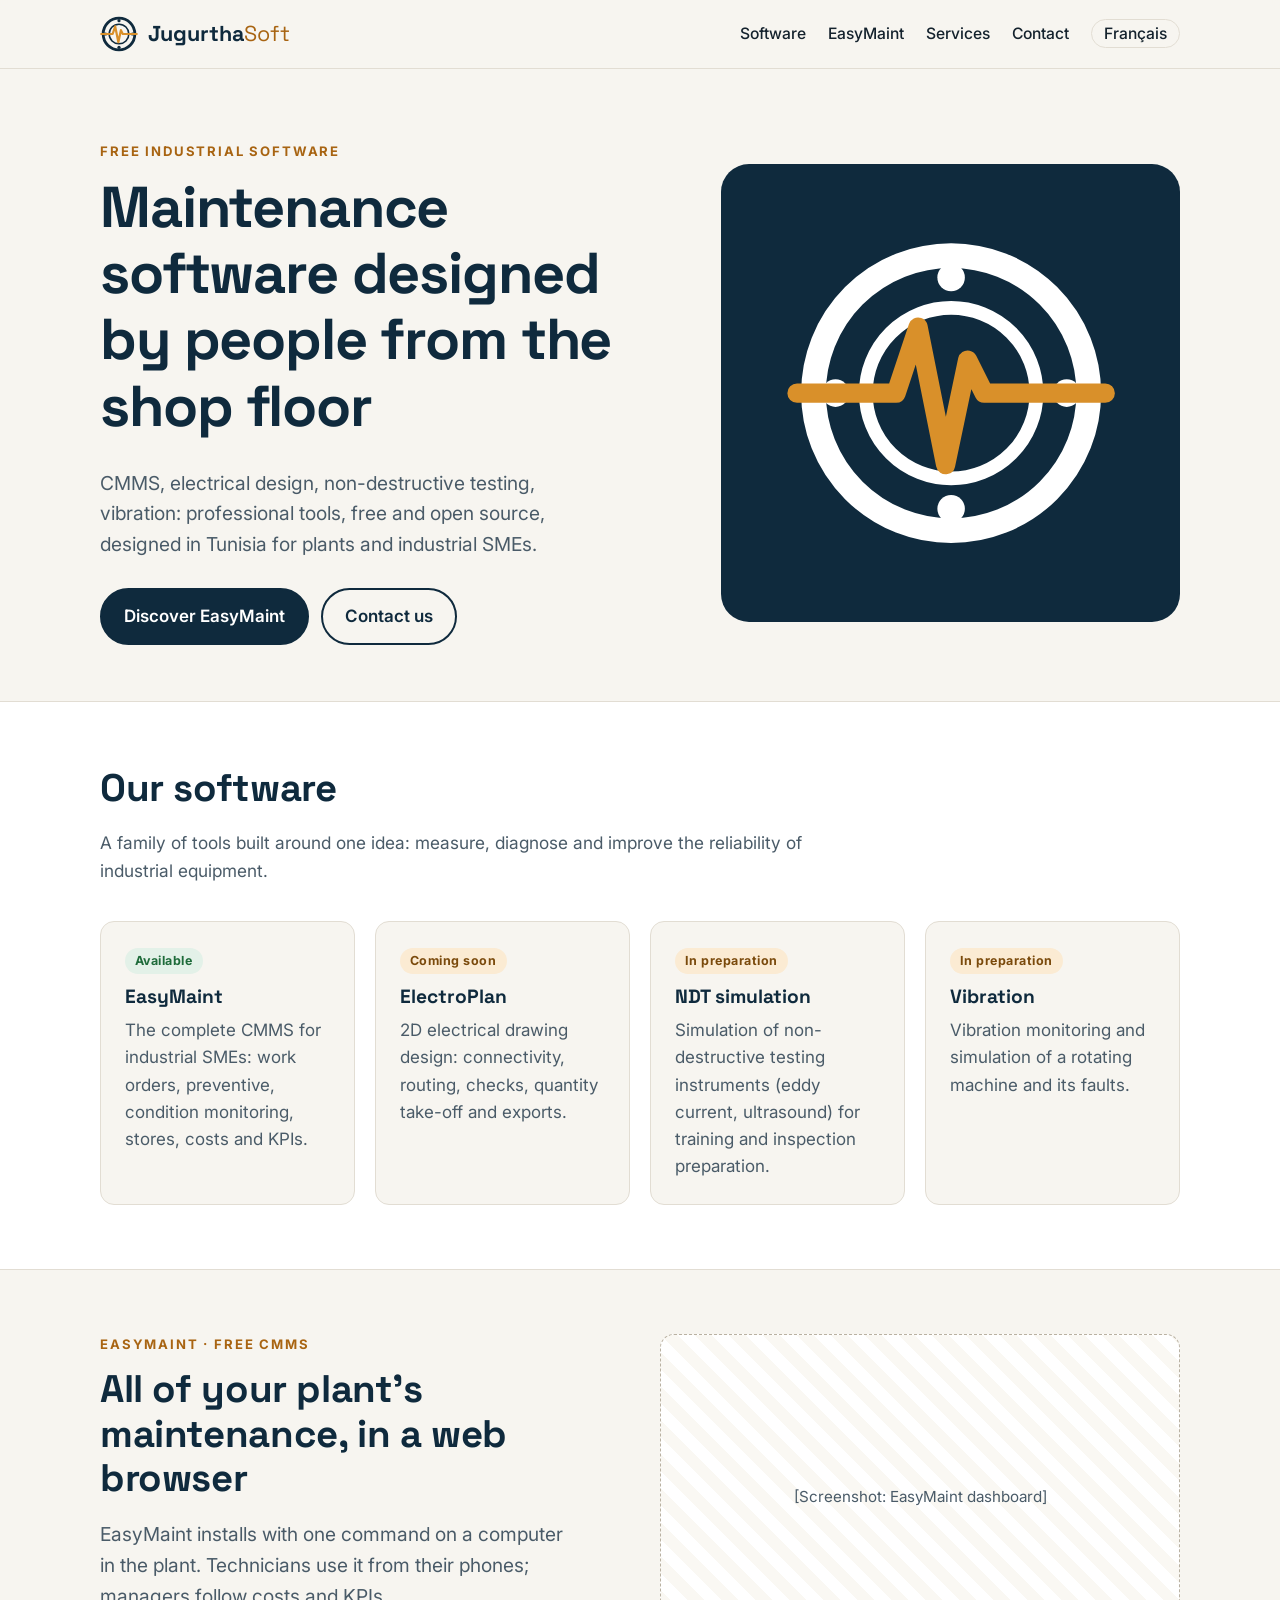
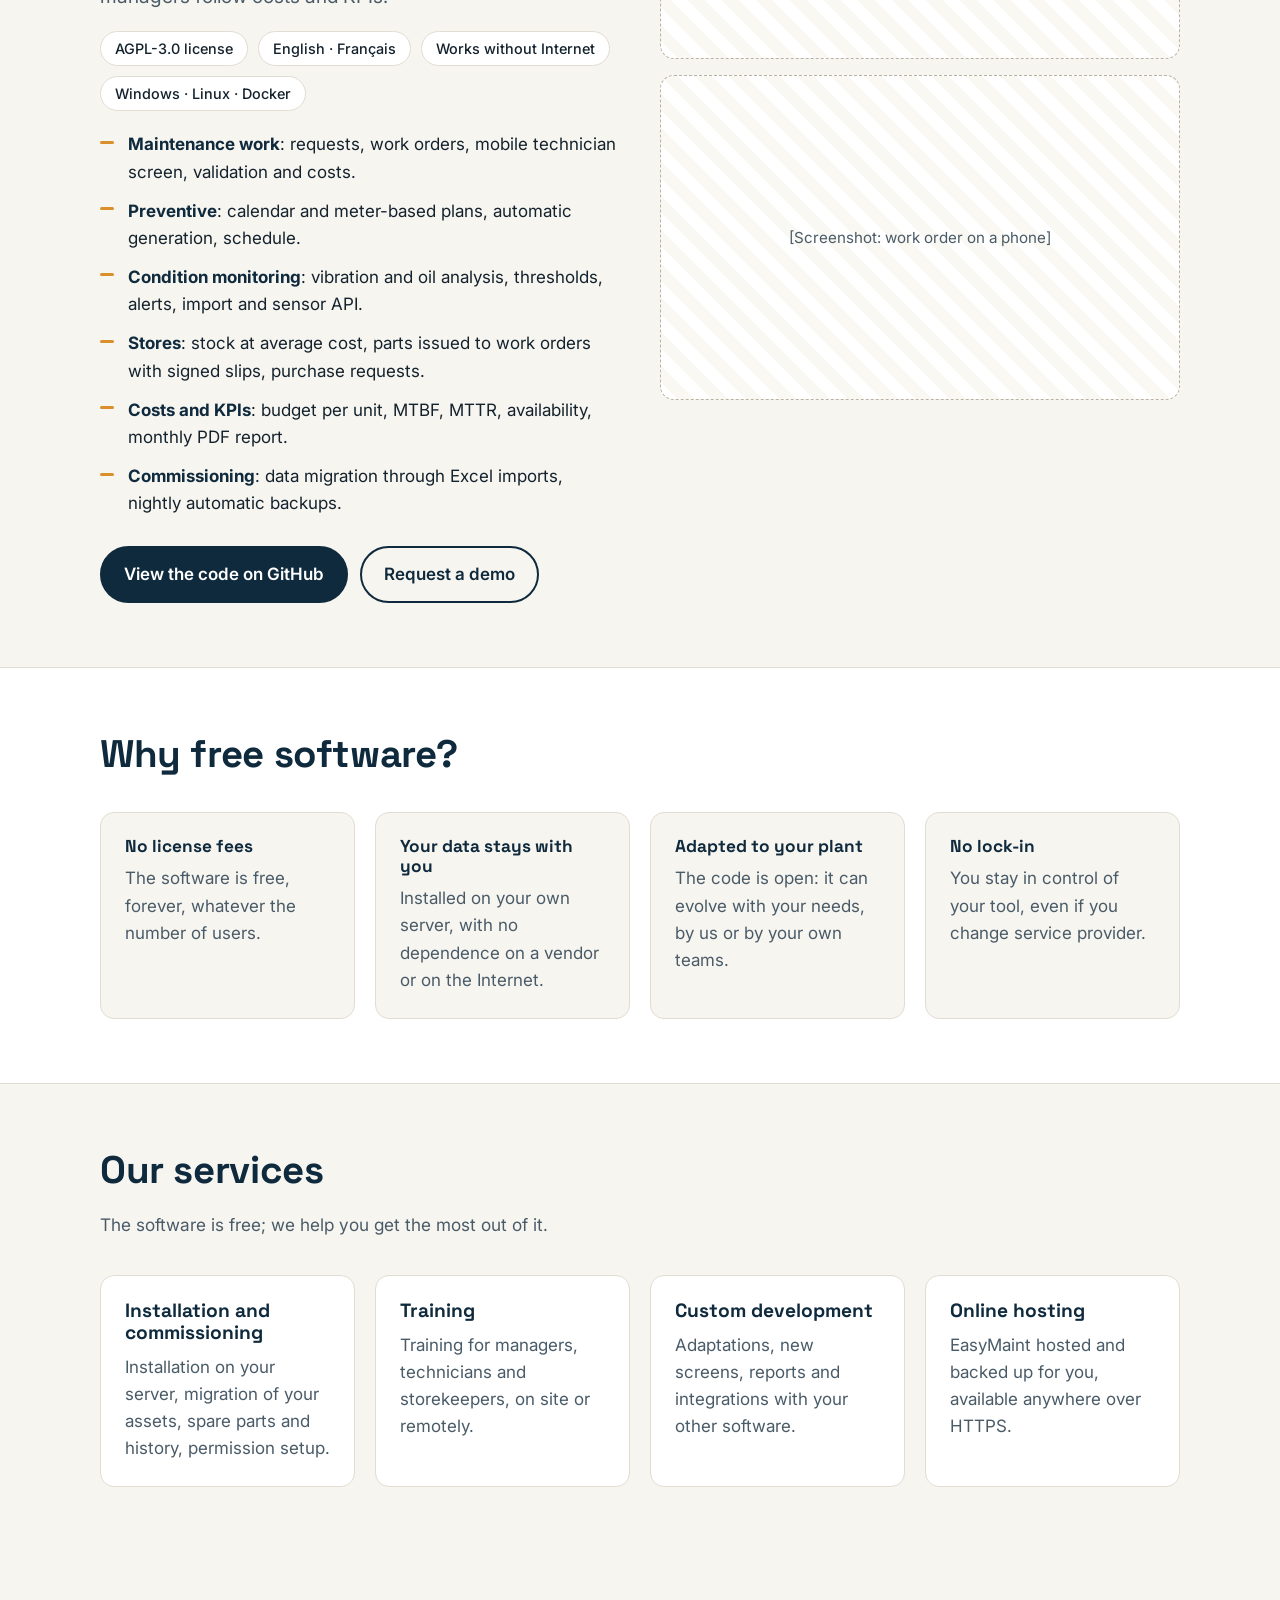
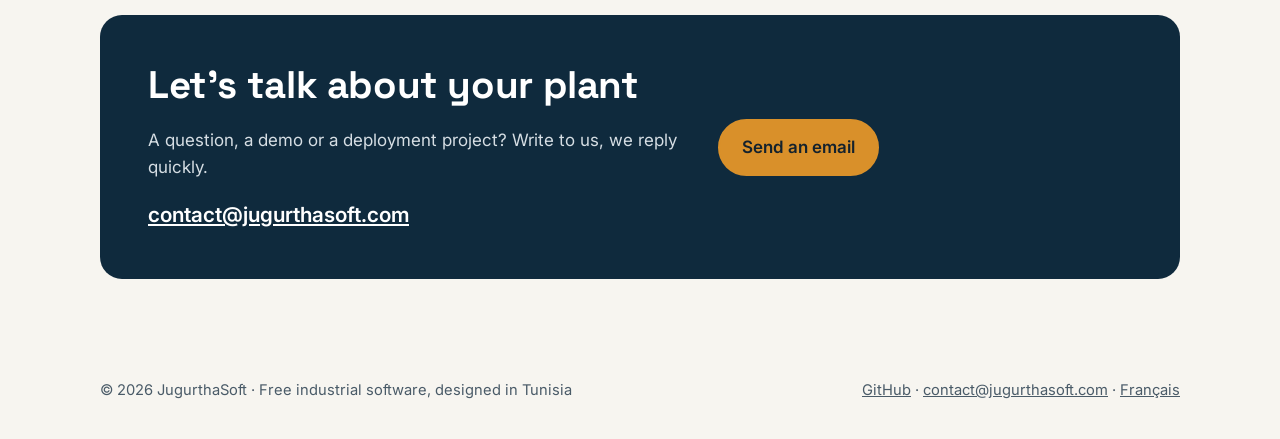
==== en/index.html @ d7e13b1c "Site web JugurthaSoft (FR/EN)" ====
<!doctype html>
<html lang="en">
<head>
<meta charset="utf-8">
<meta name="viewport" content="width=device-width, initial-scale=1">
<title>JugurthaSoft — Free industrial software</title>
<meta name="description" content="JugurthaSoft builds free, open-source industrial software: EasyMaint (CMMS), ElectroPlan, NDT simulation and vibration monitoring. Installation, training and custom development.">
<link rel="icon" href="../assets/favicon.svg" type="image/svg+xml">
<link rel="alternate" hreflang="fr" href="https://jugurthasoft.com/">
<link rel="alternate" hreflang="en" href="https://jugurthasoft.com/en/">
<meta property="og:title" content="JugurthaSoft — Free industrial software">
<meta property="og:description" content="JugurthaSoft builds free, open-source industrial software: EasyMaint (CMMS), ElectroPlan, NDT simulation and vibration monitoring. Installation, training and custom development.">
<meta property="og:url" content="https://jugurthasoft.com/en/">
<meta property="og:type" content="website">
<link rel="preconnect" href="https://fonts.googleapis.com">
<link rel="preconnect" href="https://fonts.gstatic.com" crossorigin>
<link rel="stylesheet" href="https://fonts.googleapis.com/css2?family=Inter:wght@400;500;600;700&family=Space+Grotesk:wght@400;500;700&display=swap">
<link rel="stylesheet" href="../assets/style.css">
</head>
<body>
<a class="skip" href="#main">Skip to content</a>
<header class="top">
  <nav class="wrap nav" aria-label="Main navigation">
    <a class="brand" href="./"><img src="../assets/logo.svg" alt="" width="38" height="38"><span class="name"><b>Jugurtha</b><span>Soft</span></span></a>
    <ul>
      <li class="hide-sm"><a href="#produits">Software</a></li>
      <li class="hide-sm"><a href="#easymaint">EasyMaint</a></li>
      <li class="hide-sm"><a href="#services">Services</a></li>
      <li><a href="#contact">Contact</a></li>
      <li><a class="lang" href="../" hreflang="fr" lang="fr">Français</a></li>
    </ul>
  </nav>
</header>
<main id="main">
  <section class="hero">
    <div class="wrap grid">
      <div>
        <div class="eyebrow">Free industrial software</div>
        <h1>Maintenance software designed by people from the shop floor</h1>
        <p class="lead">CMMS, electrical design, non-destructive testing, vibration: professional tools, free and open source, designed in Tunisia for plants and industrial SMEs.</p>
        <div class="actions">
          <a class="btn primary" href="#easymaint">Discover EasyMaint</a>
          <a class="btn ghost" href="#contact">Contact us</a>
        </div>
      </div>
      <div class="hero-mark"><svg viewBox="0 0 120 120" aria-hidden="true"><circle cx="60" cy="60" r="50" fill="none" stroke="#FFFFFF" stroke-width="9"/><circle cx="60" cy="60" r="31" fill="none" stroke="#FFFFFF" stroke-width="5"/><circle cx="60" cy="18" r="5" fill="#FFFFFF"/><circle cx="102" cy="60" r="5" fill="#FFFFFF"/><circle cx="60" cy="102" r="5" fill="#FFFFFF"/><circle cx="18" cy="60" r="5" fill="#FFFFFF"/><path d="M4 60 H40 L48 36 L58 86 L66 48 L72 60 H116" fill="none" stroke="#D9902A" stroke-width="7" stroke-linecap="round" stroke-linejoin="round"/></svg></div>
    </div>
  </section>

  <section class="alt" id="produits">
    <div class="wrap">
      <div class="section-head"><h2>Our software</h2><p>A family of tools built around one idea: measure, diagnose and improve the reliability of industrial equipment.</p></div>
      <div class="cards">
        <article class="card"><span class="tag ok">Available</span><h3>EasyMaint</h3><p>The complete CMMS for industrial SMEs: work orders, preventive, condition monitoring, stores, costs and KPIs.</p></article>
        <article class="card"><span class="tag soon">Coming soon</span><h3>ElectroPlan</h3><p>2D electrical drawing design: connectivity, routing, checks, quantity take-off and exports.</p></article>
        <article class="card"><span class="tag soon">In preparation</span><h3>NDT simulation</h3><p>Simulation of non-destructive testing instruments (eddy current, ultrasound) for training and inspection preparation.</p></article>
        <article class="card"><span class="tag soon">In preparation</span><h3>Vibration</h3><p>Vibration monitoring and simulation of a rotating machine and its faults.</p></article>
      </div>
    </div>
  </section>

  <section id="easymaint">
    <div class="wrap product">
      <div>
        <div class="eyebrow">EasyMaint · free CMMS</div>
        <h2>All of your plant's maintenance, in a web browser</h2>
        <p class="lead">EasyMaint installs with one command on a computer in the plant. Technicians use it from their phones; managers follow costs and KPIs.</p>
        <div class="facts"><span>AGPL-3.0 license</span><span>English · Français</span><span>Works without Internet</span><span>Windows · Linux · Docker</span></div>
        <ul class="features">
          <li><b>Maintenance work</b>: requests, work orders, mobile technician screen, validation and costs.</li>
          <li><b>Preventive</b>: calendar and meter-based plans, automatic generation, schedule.</li>
          <li><b>Condition monitoring</b>: vibration and oil analysis, thresholds, alerts, import and sensor API.</li>
          <li><b>Stores</b>: stock at average cost, parts issued to work orders with signed slips, purchase requests.</li>
          <li><b>Costs and KPIs</b>: budget per unit, MTBF, MTTR, availability, monthly PDF report.</li>
          <li><b>Commissioning</b>: data migration through Excel imports, nightly automatic backups.</li>
        </ul>
        <div class="actions">
          <a class="btn primary" href="https://github.com/jugurthasoft/easymaint">View the code on GitHub</a>
          <a class="btn ghost" href="#contact">Request a demo</a>
        </div>
      </div>
      <div class="shots">
        <div class="shot" role="img" aria-label="[Screenshot: EasyMaint dashboard]">[Screenshot: EasyMaint dashboard]</div>
        <div class="shot" role="img" aria-label="[Screenshot: work order on a phone]">[Screenshot: work order on a phone]</div>
      </div>
    </div>
  </section>

  <section class="alt" id="pourquoi">
    <div class="wrap">
      <div class="section-head"><h2>Why free software?</h2></div>
      <div class="why">
        <div class="card"><h3>No license fees</h3><p>The software is free, forever, whatever the number of users.</p></div>
        <div class="card"><h3>Your data stays with you</h3><p>Installed on your own server, with no dependence on a vendor or on the Internet.</p></div>
        <div class="card"><h3>Adapted to your plant</h3><p>The code is open: it can evolve with your needs, by us or by your own teams.</p></div>
        <div class="card"><h3>No lock-in</h3><p>You stay in control of your tool, even if you change service provider.</p></div>
      </div>
    </div>
  </section>

  <section id="services">
    <div class="wrap">
      <div class="section-head"><h2>Our services</h2><p>The software is free; we help you get the most out of it.</p></div>
      <div class="cards">
        <article class="card"><h3>Installation and commissioning</h3><p>Installation on your server, migration of your assets, spare parts and history, permission setup.</p></article>
        <article class="card"><h3>Training</h3><p>Training for managers, technicians and storekeepers, on site or remotely.</p></article>
        <article class="card"><h3>Custom development</h3><p>Adaptations, new screens, reports and integrations with your other software.</p></article>
        <article class="card"><h3>Online hosting</h3><p>EasyMaint hosted and backed up for you, available anywhere over HTTPS.</p></article>
      </div>
    </div>
  </section>

  <section id="contact">
    <div class="wrap">
      <div class="contact-box">
        <div>
          <h2>Let's talk about your plant</h2>
          <p>A question, a demo or a deployment project? Write to us, we reply quickly.</p>
          <a class="mail" href="mailto:contact@jugurthasoft.com">contact@jugurthasoft.com</a>
        </div>
        <div class="actions" style="margin-top:0">
          <a class="btn primary" href="mailto:contact@jugurthasoft.com?subject=EasyMaint%20information%20request">Send an email</a>
        </div>
      </div>
    </div>
  </section>
</main>
<footer>
  <div class="wrap row">
    <div>© 2026 JugurthaSoft · Free industrial software, designed in Tunisia</div>
    <div><a href="https://github.com/jugurthasoft">GitHub</a> · <a href="mailto:contact@jugurthasoft.com">contact@jugurthasoft.com</a> · <a href="../" hreflang="fr" lang="fr">Français</a></div>
  </div>
</footer>
</body>
</html>
---- assets/style.css ----
:root{--ink:#0F2A3D;--ink-2:#1C4A69;--accent:#D9902A;--accent-dark:#A86412;--bg:#F7F5F0;--card:#FFFFFF;--text:#14222D;--muted:#4A5B68;--line:#E2DDD3;--radius:14px;--max:1120px}
*{box-sizing:border-box}
html{scroll-behavior:smooth}
body{margin:0;background:var(--bg);color:var(--text);font-family:"Inter",system-ui,-apple-system,"Segoe UI",sans-serif;font-size:17px;line-height:1.6}
h1,h2,h3{font-family:"Space Grotesk","Inter",system-ui,sans-serif;line-height:1.15;color:var(--ink);margin:0 0 .5em}
h1{font-size:clamp(2.1rem,5vw,3.6rem);letter-spacing:-.02em}
h2{font-size:clamp(1.6rem,3.2vw,2.4rem);letter-spacing:-.01em}
h3{font-size:1.2rem}
p{margin:0 0 1em}
a{color:var(--ink-2)}a:hover{color:var(--accent-dark)}
img{max-width:100%;display:block}
.wrap{max-width:var(--max);margin:0 auto;padding:0 20px}
.skip{position:absolute;left:-999px}.skip:focus{left:16px;top:16px;background:#fff;padding:8px 12px;z-index:10}
header.top{position:sticky;top:0;z-index:5;background:rgba(247,245,240,.94);backdrop-filter:blur(6px);border-bottom:1px solid var(--line)}
.nav{display:flex;align-items:center;justify-content:space-between;gap:16px;min-height:68px;flex-wrap:wrap}
.brand{display:flex;align-items:center;gap:10px;text-decoration:none;color:var(--ink);font-family:"Space Grotesk",sans-serif;font-size:1.35rem}
.brand img{width:38px;height:38px}
.brand b{font-weight:700}.brand .name span{color:var(--accent-dark);font-weight:400}
.nav ul{display:flex;gap:22px;list-style:none;margin:0;padding:0;flex-wrap:wrap;align-items:center}
.nav ul a{text-decoration:none;color:var(--text);font-weight:500;font-size:.98rem}
.nav ul a:hover{color:var(--accent-dark)}
.lang{border:1px solid var(--line);border-radius:999px;padding:4px 12px;font-size:.9rem}
.btn{display:inline-flex;align-items:center;gap:8px;padding:13px 22px;border-radius:999px;font-weight:600;text-decoration:none;border:2px solid var(--ink);min-height:48px}
.btn.primary{background:var(--ink);color:#fff}.btn.primary:hover{background:var(--ink-2);border-color:var(--ink-2);color:#fff}
.btn.ghost{color:var(--ink)}.btn.ghost:hover{background:#fff;color:var(--ink)}
.hero{padding:72px 0 56px}
.hero .grid{display:grid;grid-template-columns:1.25fr 1fr;gap:48px;align-items:center}
.eyebrow{text-transform:uppercase;letter-spacing:.14em;font-size:.82rem;color:var(--accent-dark);font-weight:700;margin-bottom:12px}
.lead{font-size:1.2rem;color:var(--muted);max-width:40ch}
.actions{display:flex;gap:12px;flex-wrap:wrap;margin-top:28px}
.hero-mark{background:var(--ink);border-radius:28px;aspect-ratio:1/1;display:flex;align-items:center;justify-content:center;padding:14%}
.hero-mark svg{width:100%;height:auto}
section{padding:64px 0}
section.alt{background:#fff;border-top:1px solid var(--line);border-bottom:1px solid var(--line)}
.section-head{max-width:720px;margin-bottom:36px}
.section-head p{color:var(--muted);font-size:1.08rem}
.cards{display:grid;grid-template-columns:repeat(auto-fit,minmax(240px,1fr));gap:20px}
.card{background:var(--card);border:1px solid var(--line);border-radius:var(--radius);padding:24px}
section.alt .card{background:var(--bg)}
.card p{color:var(--muted);margin:0}
.tag{display:inline-block;font-size:.78rem;font-weight:700;letter-spacing:.04em;padding:3px 10px;border-radius:999px;margin-bottom:12px}
.tag.ok{background:#E3F1E8;color:#1E6B3A}.tag.soon{background:#FBEBD3;color:#7A4A0C}
.product{display:grid;grid-template-columns:1fr 1fr;gap:40px;align-items:start}
.features{list-style:none;padding:0;margin:0;display:grid;gap:12px}
.features li{padding-left:28px;position:relative}
.features li::before{content:"";position:absolute;left:0;top:.55em;width:14px;height:3px;background:var(--accent);border-radius:2px}
.features b{color:var(--ink)}
.shot{border:1px dashed #B9B1A2;border-radius:var(--radius);aspect-ratio:16/10;display:flex;align-items:center;justify-content:center;text-align:center;color:var(--muted);padding:20px;background:repeating-linear-gradient(45deg,#fff,#fff 12px,#FAF8F3 12px,#FAF8F3 24px);font-size:.95rem}
.shots{display:grid;gap:16px}
.facts{display:flex;gap:10px;flex-wrap:wrap;margin:20px 0}
.facts span{border:1px solid var(--line);background:#fff;border-radius:999px;padding:5px 14px;font-size:.9rem;font-weight:500}
.why{display:grid;grid-template-columns:repeat(auto-fit,minmax(220px,1fr));gap:20px}
.why h3{font-size:1.08rem}
.contact-box{background:var(--ink);color:#fff;border-radius:22px;padding:48px;display:grid;grid-template-columns:1.3fr 1fr;gap:32px;align-items:center}
.contact-box h2{color:#fff}.contact-box p{color:#D6DEE4}
.contact-box a.mail{color:#fff;font-size:1.3rem;font-weight:600}
.contact-box .btn.primary{background:var(--accent);border-color:var(--accent);color:#14222D}
.contact-box .btn.primary:hover{background:#E9A443;border-color:#E9A443}
footer{padding:36px 0;color:var(--muted);font-size:.92rem}
footer .row{display:flex;justify-content:space-between;gap:16px;flex-wrap:wrap}
footer a{color:var(--muted)}
.placeholder{background:#FFF4D6;border-radius:4px;padding:0 4px}
@media (max-width:860px){.hero .grid,.product,.contact-box{grid-template-columns:1fr}.hero-mark{max-width:260px}.contact-box{padding:32px 24px}.nav ul{gap:14px}}
@media (max-width:560px){body{font-size:16px}.nav ul li.hide-sm{display:none}.hero{padding:44px 0 36px}section{padding:48px 0}}
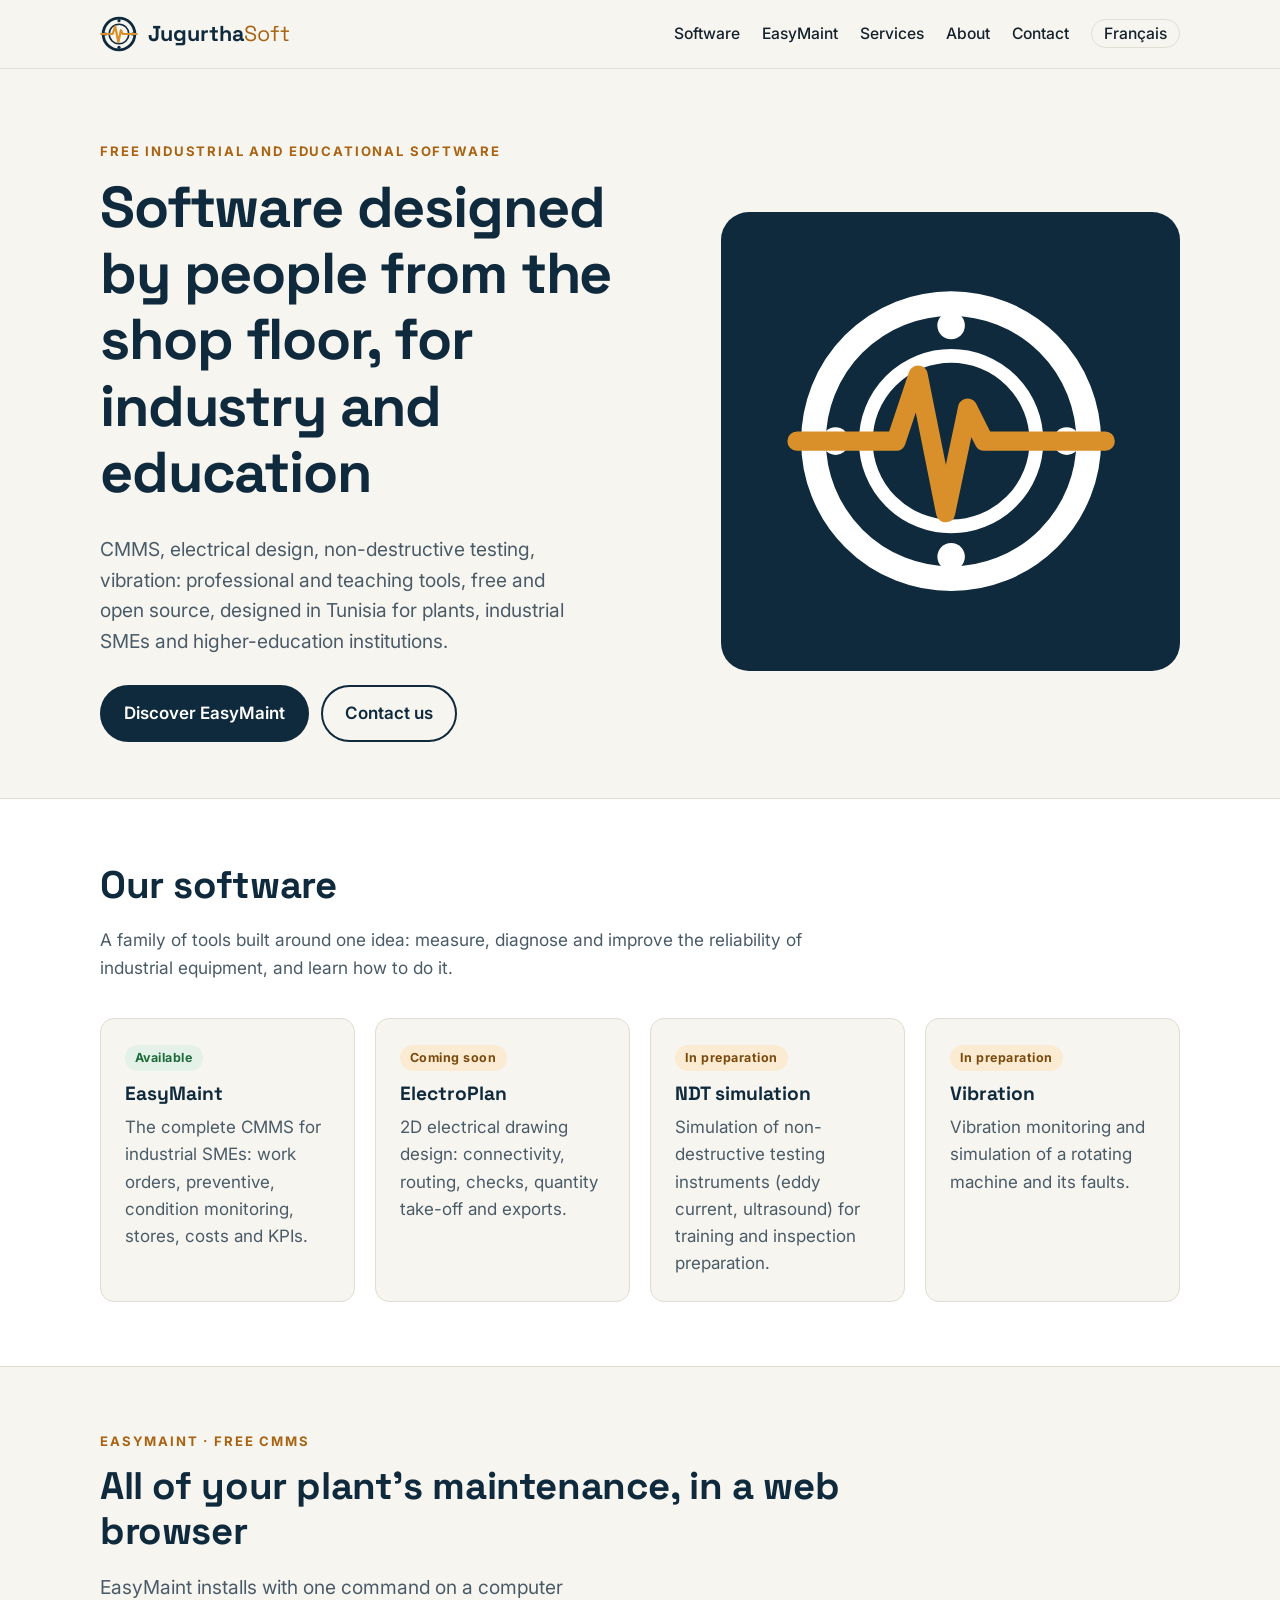
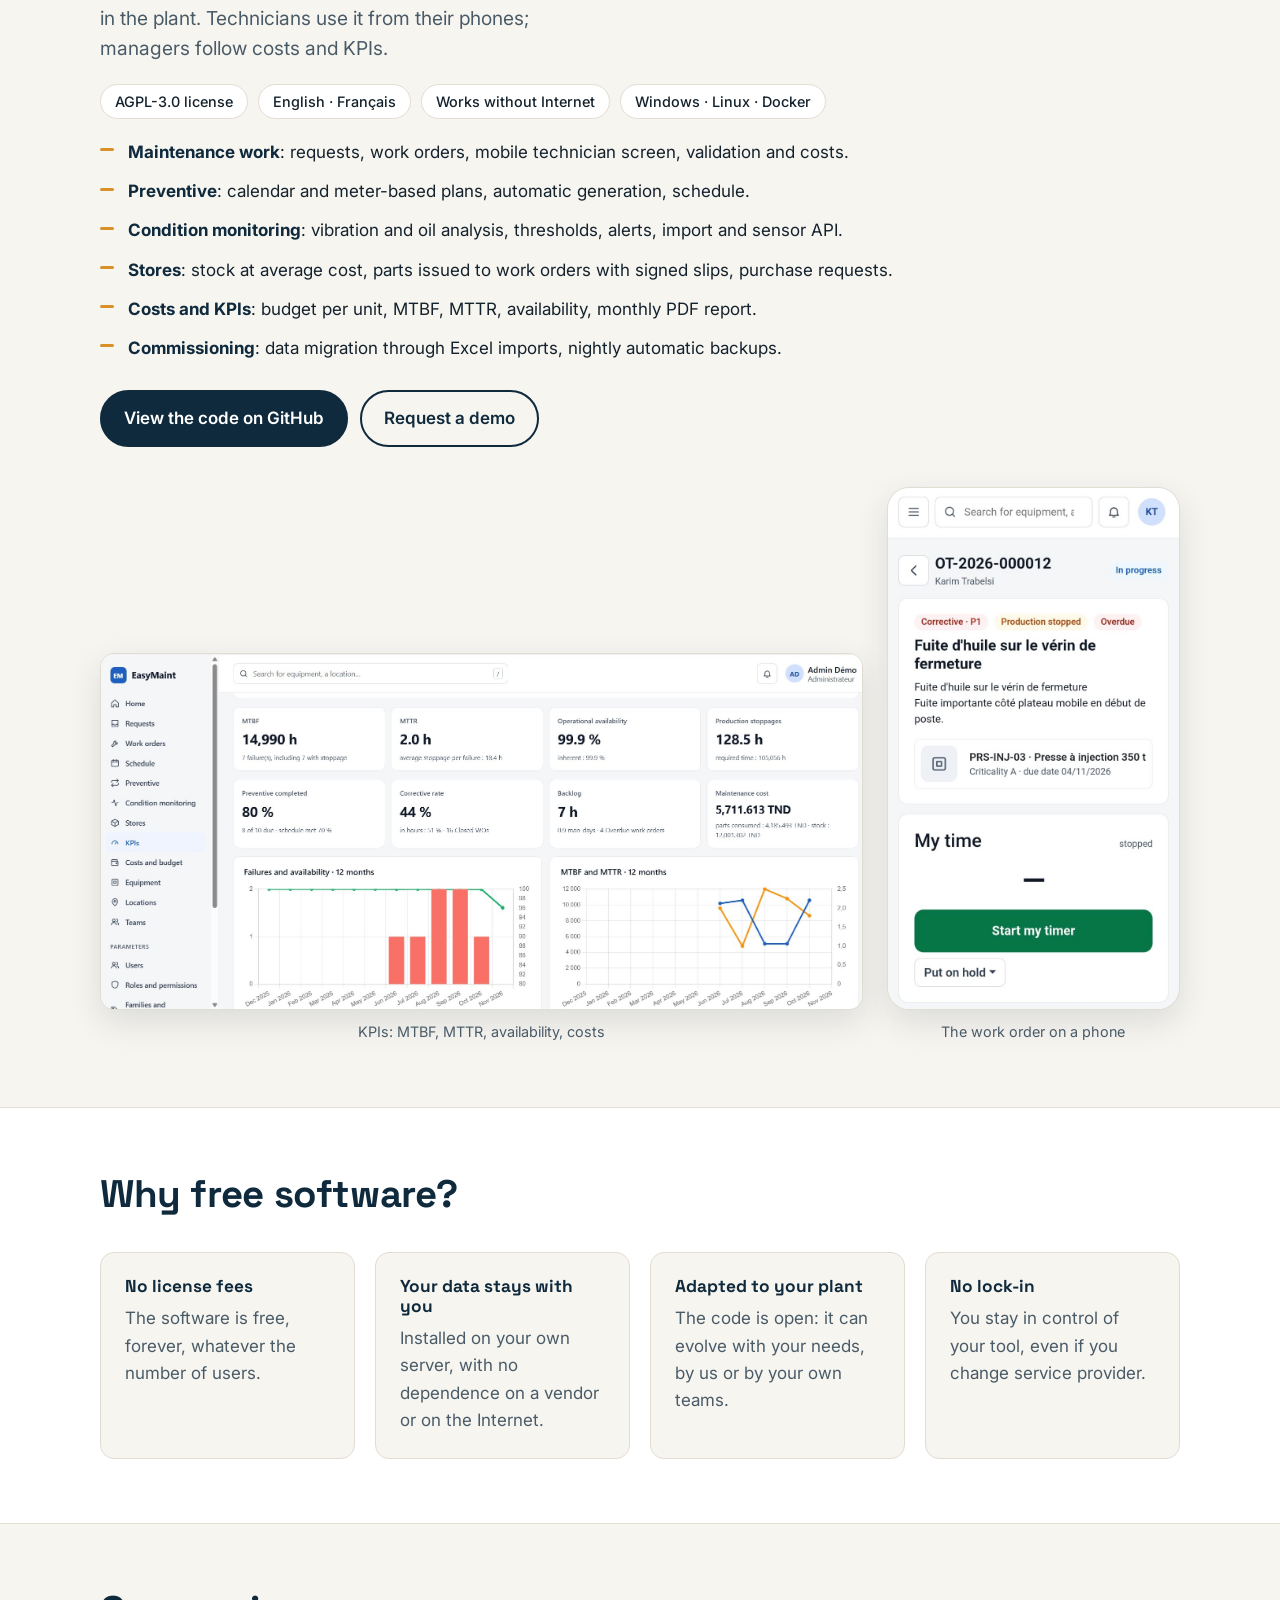
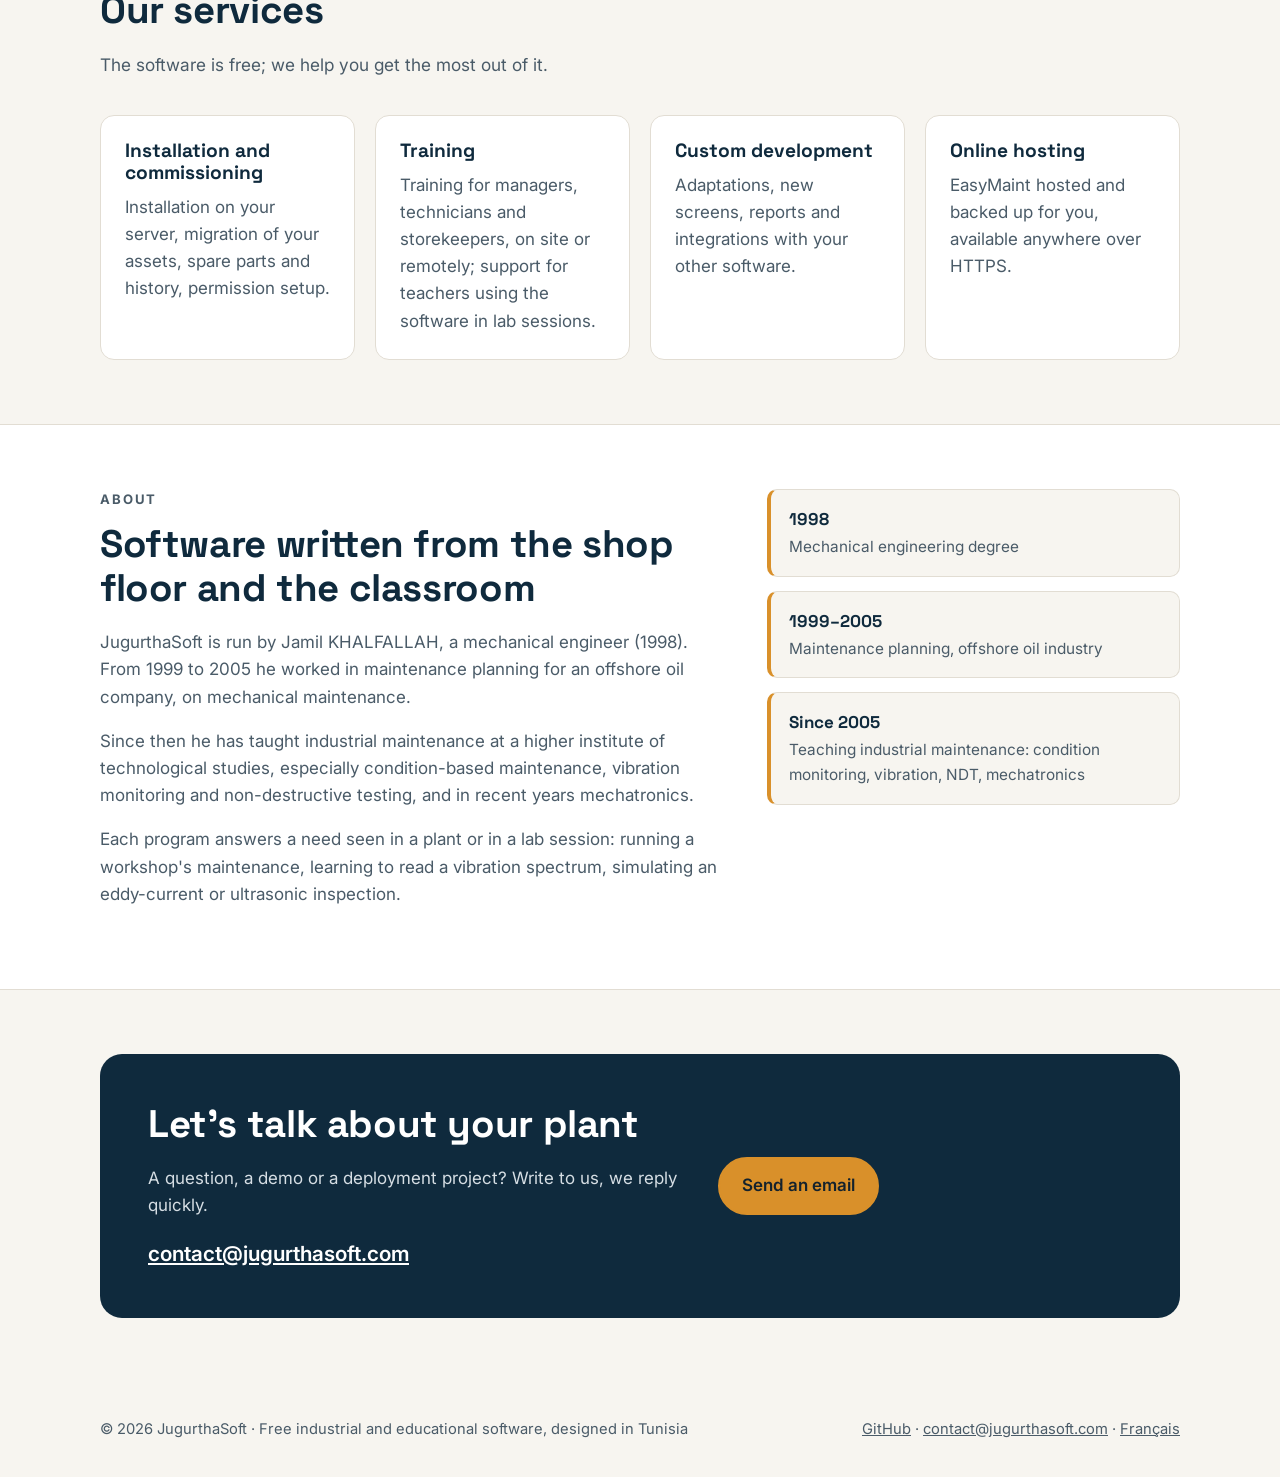
==== commit 242de7ec: "Captures et section À propos" ====
--- a/en/index.html
+++ b/en/index.html
@@ -3,13 +3,13 @@
 <head>
 <meta charset="utf-8">
 <meta name="viewport" content="width=device-width, initial-scale=1">
-<title>JugurthaSoft — Free industrial software</title>
-<meta name="description" content="JugurthaSoft builds free, open-source industrial software: EasyMaint (CMMS), ElectroPlan, NDT simulation and vibration monitoring. Installation, training and custom development.">
+<title>JugurthaSoft — Free industrial and educational software</title>
+<meta name="description" content="JugurthaSoft builds free, open-source industrial and educational software for plants and higher education: EasyMaint (CMMS), ElectroPlan, NDT simulation and vibration. Installation, training and custom development.">
 <link rel="icon" href="../assets/favicon.svg" type="image/svg+xml">
 <link rel="alternate" hreflang="fr" href="https://jugurthasoft.com/">
 <link rel="alternate" hreflang="en" href="https://jugurthasoft.com/en/">
-<meta property="og:title" content="JugurthaSoft — Free industrial software">
-<meta property="og:description" content="JugurthaSoft builds free, open-source industrial software: EasyMaint (CMMS), ElectroPlan, NDT simulation and vibration monitoring. Installation, training and custom development.">
+<meta property="og:title" content="JugurthaSoft — Free industrial and educational software">
+<meta property="og:description" content="JugurthaSoft builds free, open-source industrial and educational software for plants and higher education: EasyMaint (CMMS), ElectroPlan, NDT simulation and vibration. Installation, training and custom development.">
 <meta property="og:url" content="https://jugurthasoft.com/en/">
 <meta property="og:type" content="website">
 <link rel="preconnect" href="https://fonts.googleapis.com">
@@ -26,6 +26,7 @@
       <li class="hide-sm"><a href="#produits">Software</a></li>
       <li class="hide-sm"><a href="#easymaint">EasyMaint</a></li>
       <li class="hide-sm"><a href="#services">Services</a></li>
+      <li class="hide-sm"><a href="#about">About</a></li>
       <li><a href="#contact">Contact</a></li>
       <li><a class="lang" href="../" hreflang="fr" lang="fr">Français</a></li>
     </ul>
@@ -35,9 +36,9 @@
   <section class="hero">
     <div class="wrap grid">
       <div>
-        <div class="eyebrow">Free industrial software</div>
-        <h1>Maintenance software designed by people from the shop floor</h1>
-        <p class="lead">CMMS, electrical design, non-destructive testing, vibration: professional tools, free and open source, designed in Tunisia for plants and industrial SMEs.</p>
+        <div class="eyebrow">Free industrial and educational software</div>
+        <h1>Software designed by people from the shop floor, for industry and education</h1>
+        <p class="lead">CMMS, electrical design, non-destructive testing, vibration: professional and teaching tools, free and open source, designed in Tunisia for plants, industrial SMEs and higher-education institutions.</p>
         <div class="actions">
           <a class="btn primary" href="#easymaint">Discover EasyMaint</a>
           <a class="btn ghost" href="#contact">Contact us</a>
@@ -49,7 +50,7 @@
 
   <section class="alt" id="produits">
     <div class="wrap">
-      <div class="section-head"><h2>Our software</h2><p>A family of tools built around one idea: measure, diagnose and improve the reliability of industrial equipment.</p></div>
+      <div class="section-head"><h2>Our software</h2><p>A family of tools built around one idea: measure, diagnose and improve the reliability of industrial equipment, and learn how to do it.</p></div>
       <div class="cards">
         <article class="card"><span class="tag ok">Available</span><h3>EasyMaint</h3><p>The complete CMMS for industrial SMEs: work orders, preventive, condition monitoring, stores, costs and KPIs.</p></article>
         <article class="card"><span class="tag soon">Coming soon</span><h3>ElectroPlan</h3><p>2D electrical drawing design: connectivity, routing, checks, quantity take-off and exports.</p></article>
@@ -80,8 +81,8 @@
         </div>
       </div>
       <div class="shots">
-        <div class="shot" role="img" aria-label="[Screenshot: EasyMaint dashboard]">[Screenshot: EasyMaint dashboard]</div>
-        <div class="shot" role="img" aria-label="[Screenshot: work order on a phone]">[Screenshot: work order on a phone]</div>
+        <figure><img src="../assets/easymaint-kpi.jpg" alt="Maintenance KPIs in EasyMaint: MTBF, MTTR, availability, costs and 12-month charts" width="1869" height="871" loading="lazy"><figcaption>KPIs: MTBF, MTTR, availability, costs</figcaption></figure>
+        <figure class="phone"><img src="../assets/easymaint-mobile.jpg" alt="Technician work order screen on a phone in EasyMaint" width="738" height="1318" loading="lazy"><figcaption>The work order on a phone</figcaption></figure>
       </div>
     </div>
   </section>
@@ -103,10 +104,27 @@
       <div class="section-head"><h2>Our services</h2><p>The software is free; we help you get the most out of it.</p></div>
       <div class="cards">
         <article class="card"><h3>Installation and commissioning</h3><p>Installation on your server, migration of your assets, spare parts and history, permission setup.</p></article>
-        <article class="card"><h3>Training</h3><p>Training for managers, technicians and storekeepers, on site or remotely.</p></article>
+        <article class="card"><h3>Training</h3><p>Training for managers, technicians and storekeepers, on site or remotely; support for teachers using the software in lab sessions.</p></article>
         <article class="card"><h3>Custom development</h3><p>Adaptations, new screens, reports and integrations with your other software.</p></article>
         <article class="card"><h3>Online hosting</h3><p>EasyMaint hosted and backed up for you, available anywhere over HTTPS.</p></article>
       </div>
+    </div>
+  </section>
+
+  <section id="about" class="alt">
+    <div class="wrap about">
+      <div>
+        <p class="eyebrow">About</p>
+        <h2>Software written from the shop floor and the classroom</h2>
+        <p>JugurthaSoft is run by Jamil KHALFALLAH, a mechanical engineer (1998). From 1999 to 2005 he worked in maintenance planning for an offshore oil company, on mechanical maintenance.</p>
+        <p>Since then he has taught industrial maintenance at a higher institute of technological studies, especially condition-based maintenance, vibration monitoring and non-destructive testing, and in recent years mechatronics.</p>
+        <p>Each program answers a need seen in a plant or in a lab session: running a workshop's maintenance, learning to read a vibration spectrum, simulating an eddy-current or ultrasonic inspection.</p>
+      </div>
+      <ul class="timeline">
+        <li><strong>1998</strong><span>Mechanical engineering degree</span></li>
+        <li><strong>1999–2005</strong><span>Maintenance planning, offshore oil industry</span></li>
+        <li><strong>Since 2005</strong><span>Teaching industrial maintenance: condition monitoring, vibration, NDT, mechatronics</span></li>
+      </ul>
     </div>
   </section>
 
@@ -127,7 +145,7 @@
 </main>
 <footer>
   <div class="wrap row">
-    <div>© 2026 JugurthaSoft · Free industrial software, designed in Tunisia</div>
+    <div>© 2026 JugurthaSoft · Free industrial and educational software, designed in Tunisia</div>
     <div><a href="https://github.com/jugurthasoft">GitHub</a> · <a href="mailto:contact@jugurthasoft.com">contact@jugurthasoft.com</a> · <a href="../" hreflang="fr" lang="fr">Français</a></div>
   </div>
 </footer>
--- a/assets/style.css
+++ b/assets/style.css
@@ -40,13 +40,18 @@
 .card p{color:var(--muted);margin:0}
 .tag{display:inline-block;font-size:.78rem;font-weight:700;letter-spacing:.04em;padding:3px 10px;border-radius:999px;margin-bottom:12px}
 .tag.ok{background:#E3F1E8;color:#1E6B3A}.tag.soon{background:#FBEBD3;color:#7A4A0C}
-.product{display:grid;grid-template-columns:1fr 1fr;gap:40px;align-items:start}
+.product{display:grid;grid-template-columns:1fr;gap:40px}
+.product > div:first-child{max-width:820px}
 .features{list-style:none;padding:0;margin:0;display:grid;gap:12px}
 .features li{padding-left:28px;position:relative}
 .features li::before{content:"";position:absolute;left:0;top:.55em;width:14px;height:3px;background:var(--accent);border-radius:2px}
 .features b{color:var(--ink)}
 .shot{border:1px dashed #B9B1A2;border-radius:var(--radius);aspect-ratio:16/10;display:flex;align-items:center;justify-content:center;text-align:center;color:var(--muted);padding:20px;background:repeating-linear-gradient(45deg,#fff,#fff 12px,#FAF8F3 12px,#FAF8F3 24px);font-size:.95rem}
-.shots{display:grid;gap:16px}
+.shots{display:grid;grid-template-columns:minmax(0,2.6fr) minmax(0,1fr);gap:24px;align-items:end}
+.shots figure{margin:0}
+.shots img{width:100%;height:auto;border-radius:var(--radius);border:1px solid var(--line);box-shadow:0 12px 32px rgba(15,42,61,.12);background:#fff}
+.shots .phone img{border-radius:22px}
+.shots figcaption{font-size:.9rem;color:var(--muted);margin-top:10px;text-align:center}
 .facts{display:flex;gap:10px;flex-wrap:wrap;margin:20px 0}
 .facts span{border:1px solid var(--line);background:#fff;border-radius:999px;padding:5px 14px;font-size:.9rem;font-weight:500}
 .why{display:grid;grid-template-columns:repeat(auto-fit,minmax(220px,1fr));gap:20px}
@@ -60,5 +65,12 @@
 footer .row{display:flex;justify-content:space-between;gap:16px;flex-wrap:wrap}
 footer a{color:var(--muted)}
 .placeholder{background:#FFF4D6;border-radius:4px;padding:0 4px}
-@media (max-width:860px){.hero .grid,.product,.contact-box{grid-template-columns:1fr}.hero-mark{max-width:260px}.contact-box{padding:32px 24px}.nav ul{gap:14px}}
+@media (max-width:860px){.shots{grid-template-columns:1fr}.shots .phone{max-width:300px;margin:0 auto}.hero .grid,.product,.contact-box{grid-template-columns:1fr}.hero-mark{max-width:260px}.contact-box{padding:32px 24px}.nav ul{gap:14px}}
+.about{display:grid;grid-template-columns:minmax(0,1.5fr) minmax(0,1fr);gap:48px;align-items:start}
+.about p{color:var(--muted);max-width:640px}
+.timeline{list-style:none;margin:0;padding:0;display:grid;gap:14px}
+.timeline li{display:grid;gap:2px;padding:16px 18px;border:1px solid var(--line);border-left:4px solid #D9902A;border-radius:10px;background:var(--bg)}
+.timeline strong{font-family:"Space Grotesk",system-ui,sans-serif;color:var(--ink)}
+.timeline span{color:var(--muted);font-size:.96rem}
+@media (max-width:860px){.about{grid-template-columns:1fr;gap:28px}}
 @media (max-width:560px){body{font-size:16px}.nav ul li.hide-sm{display:none}.hero{padding:44px 0 36px}section{padding:48px 0}}
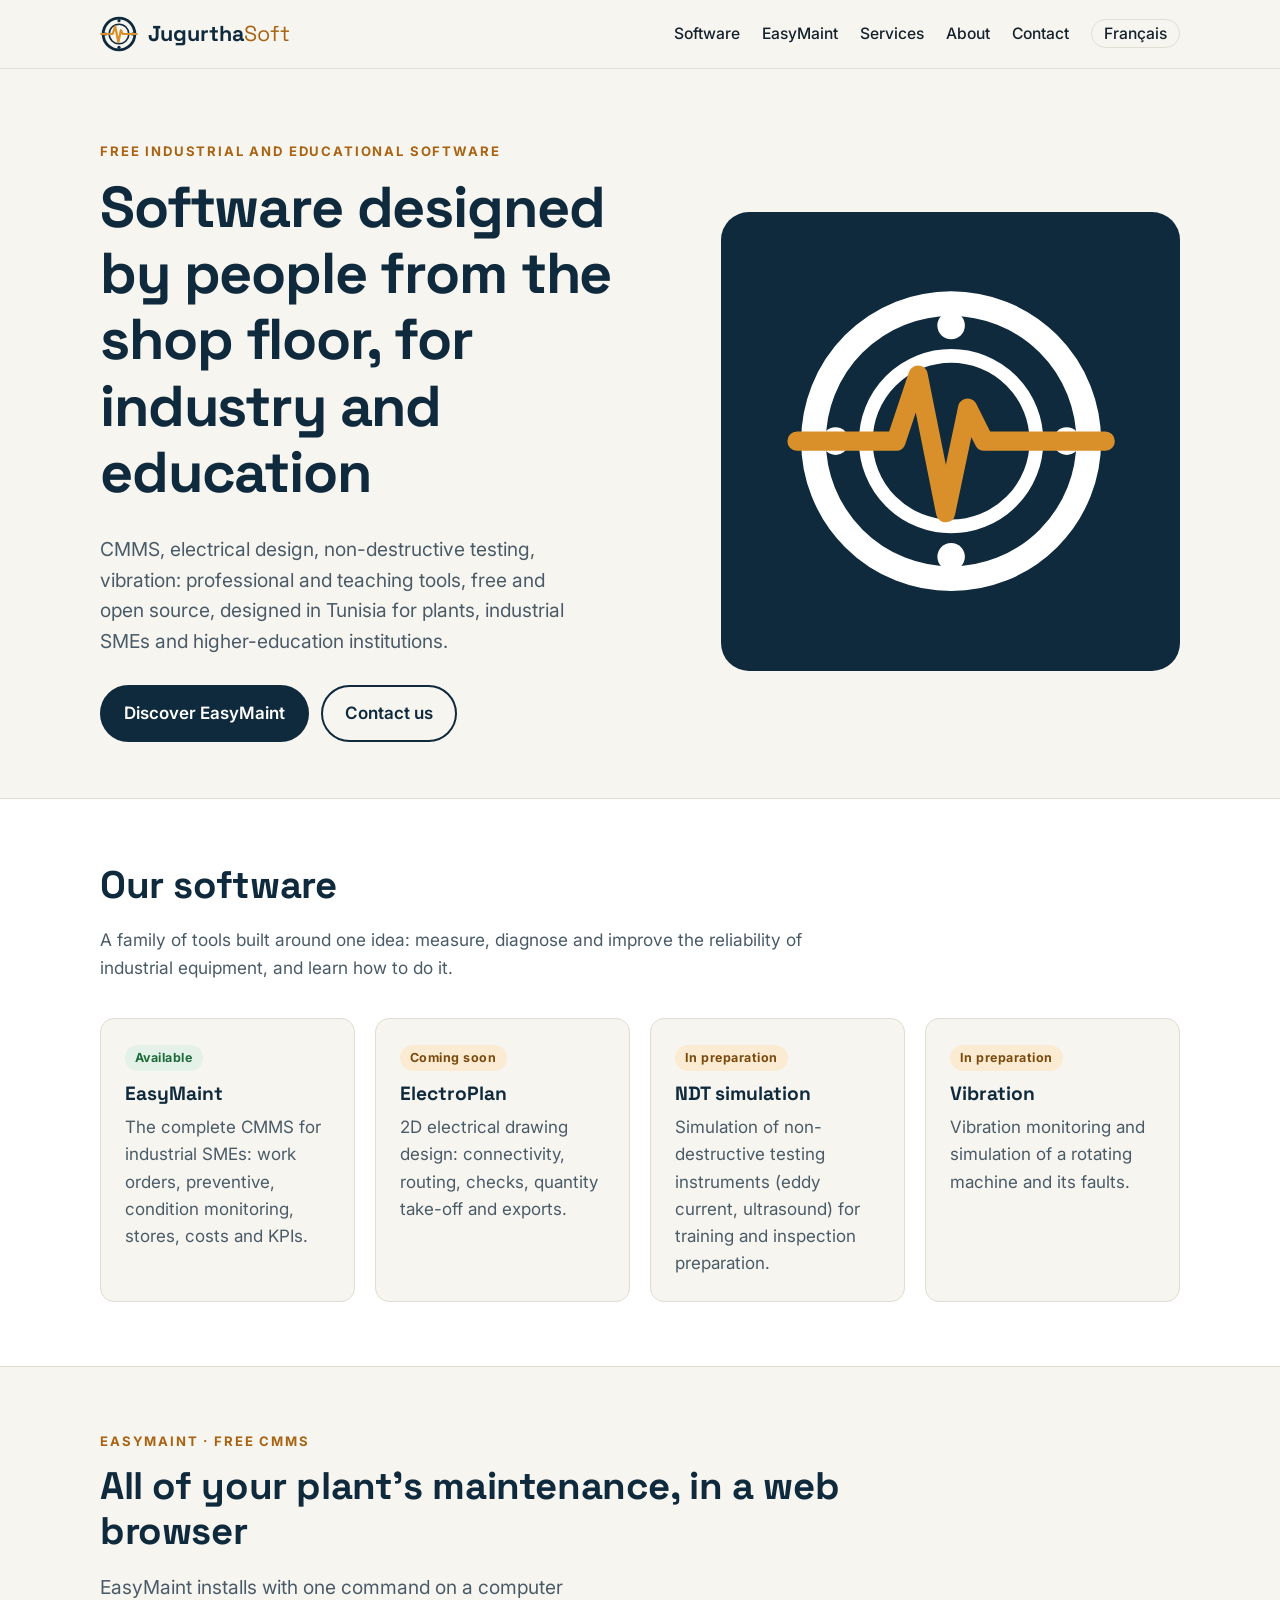
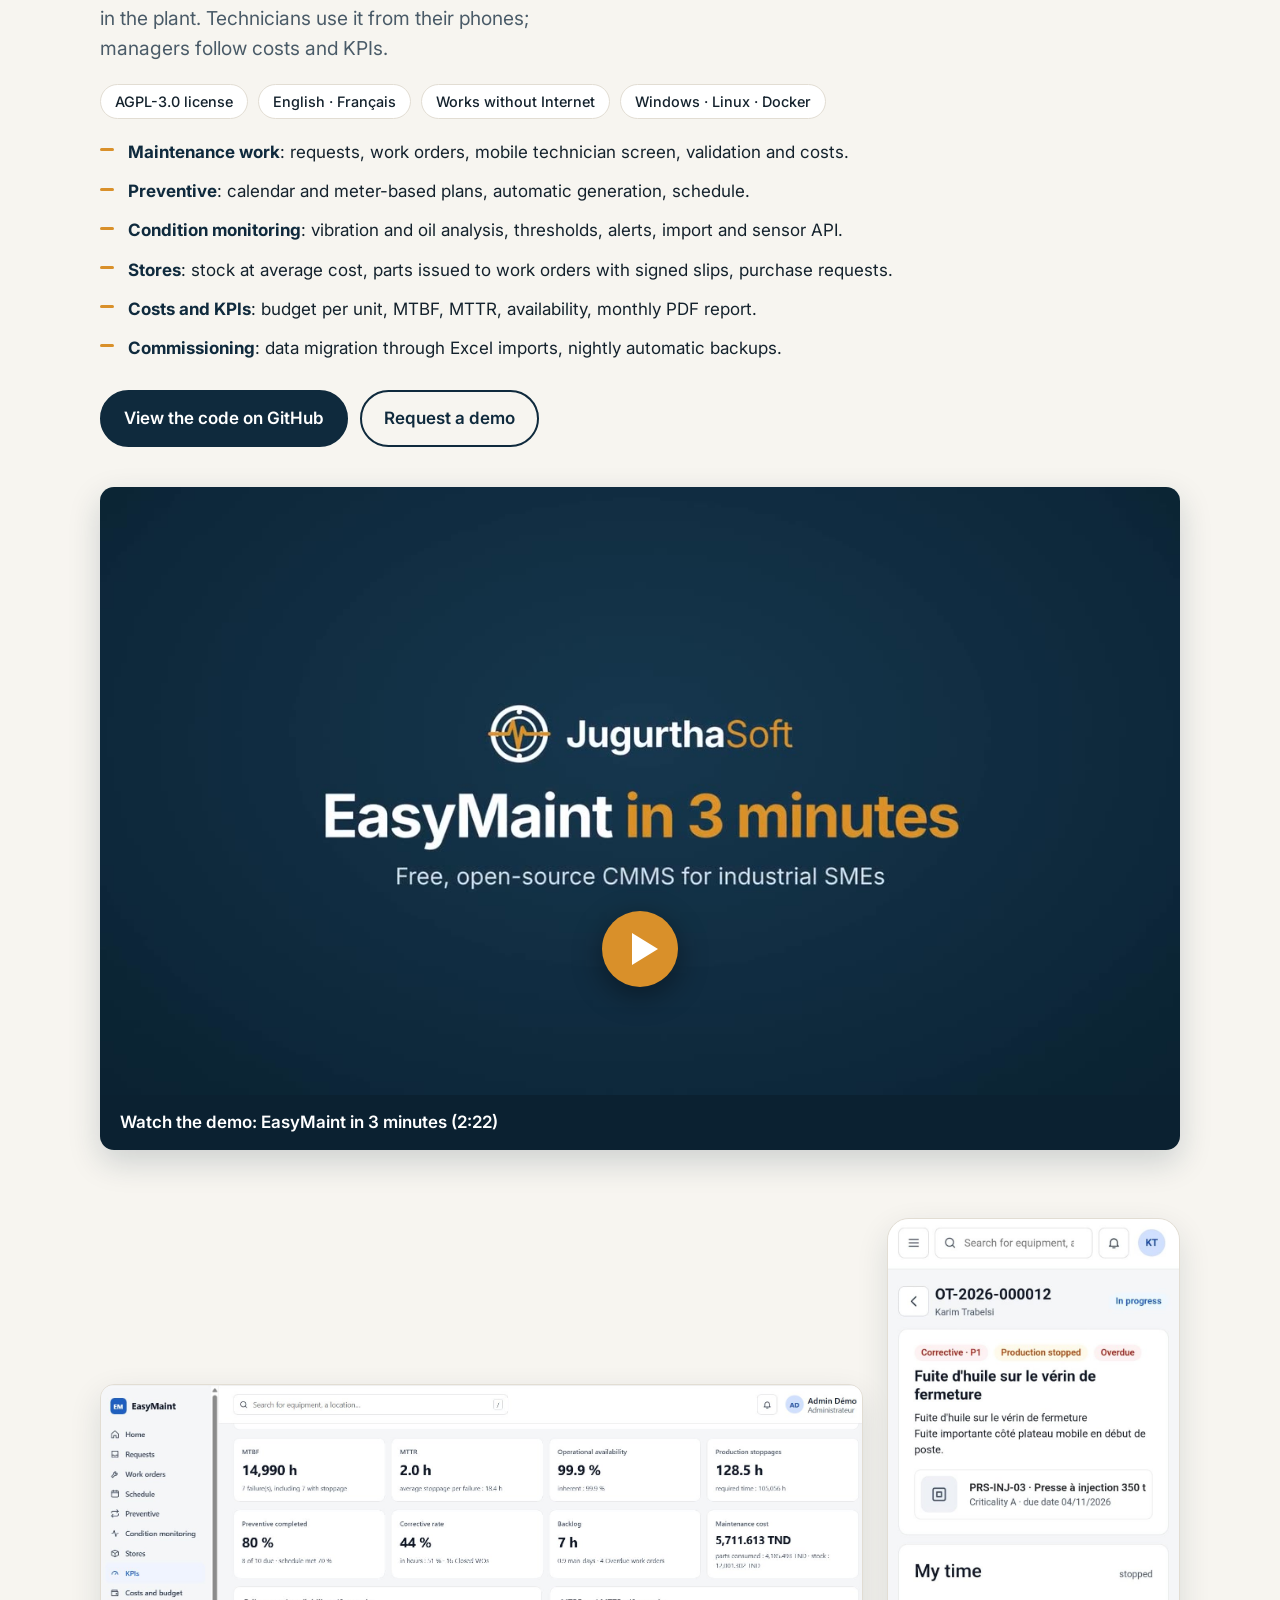
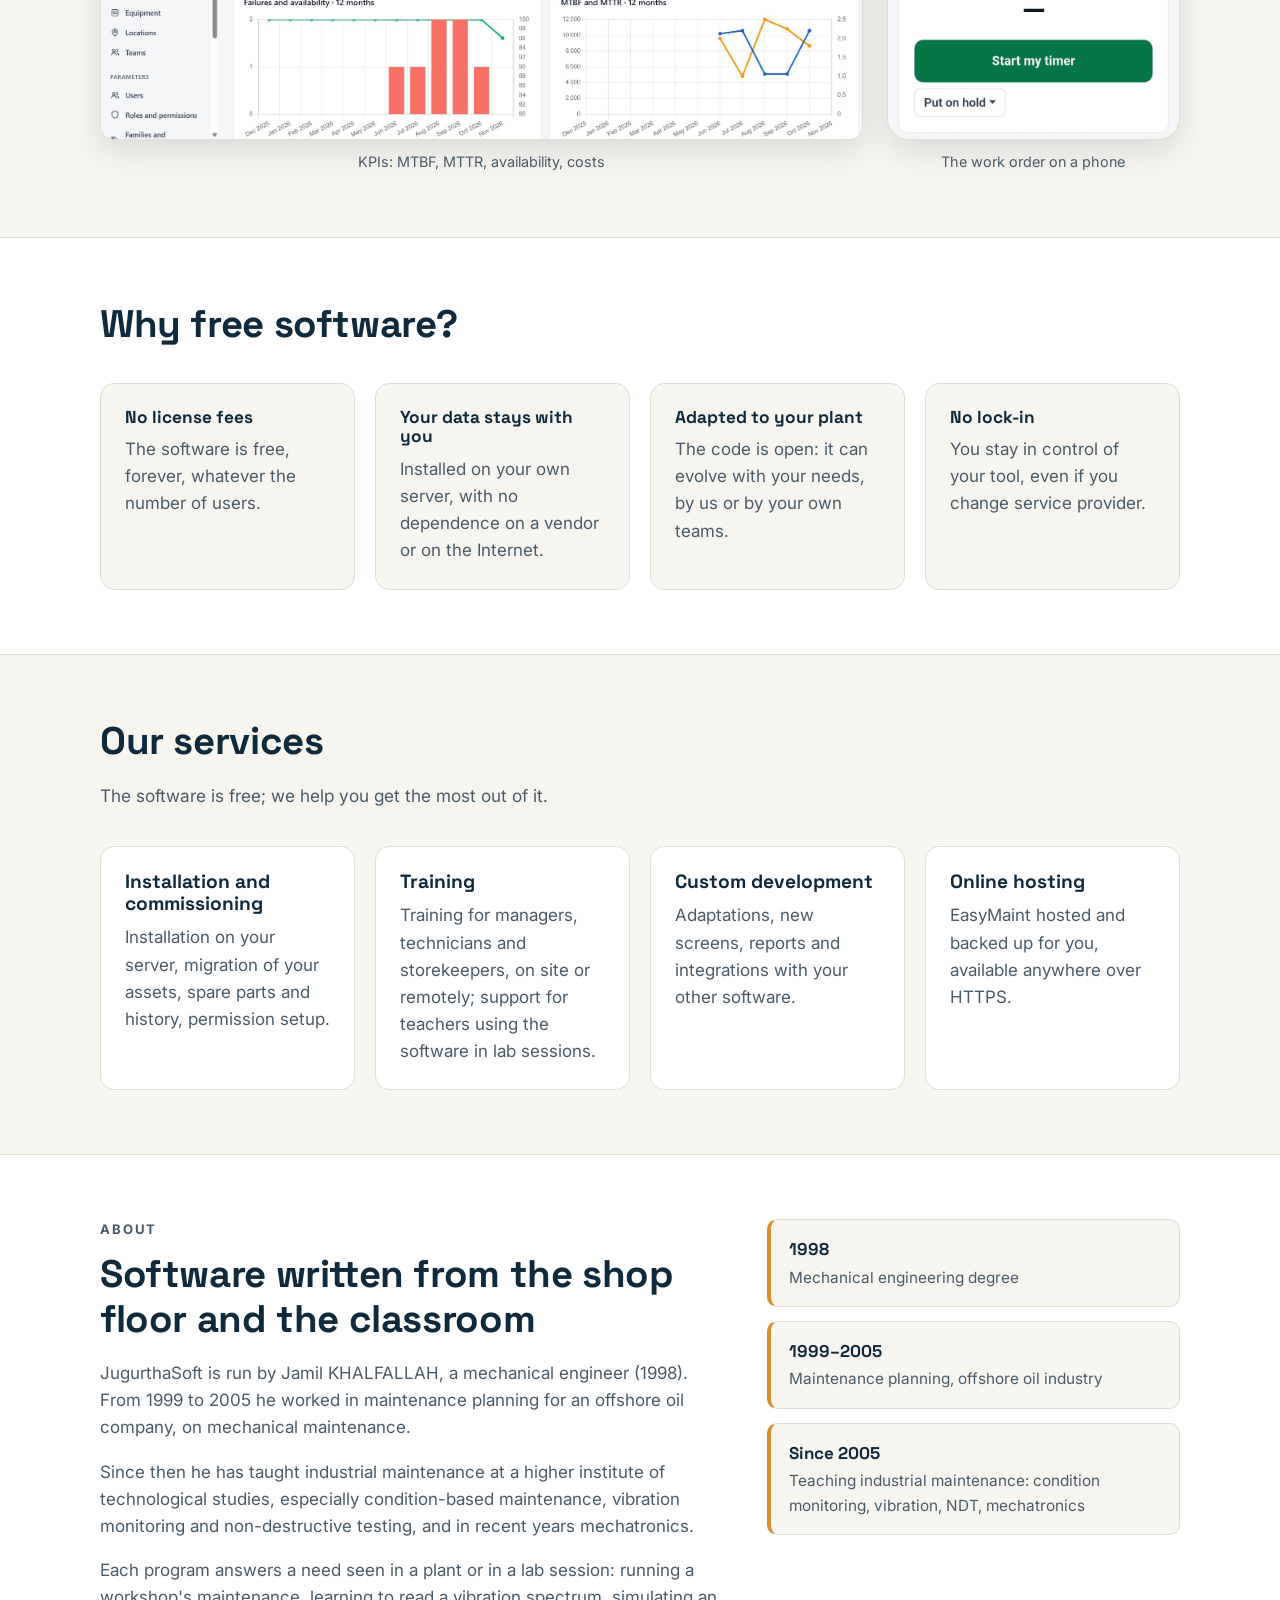
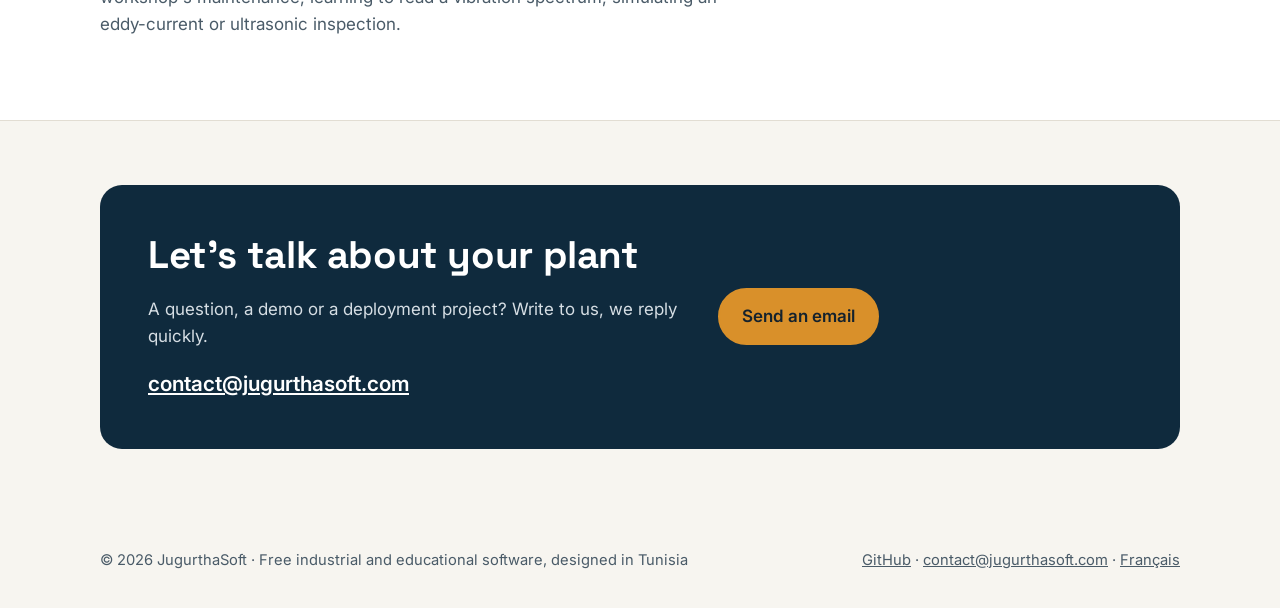
==== commit 7bf39bb3: "Référencement" ====
--- a/en/index.html
+++ b/en/index.html
@@ -3,15 +3,25 @@
 <head>
 <meta charset="utf-8">
 <meta name="viewport" content="width=device-width, initial-scale=1">
-<title>JugurthaSoft — Free industrial and educational software</title>
+<title>JugurthaSoft — EasyMaint free CMMS and industrial software</title>
 <meta name="description" content="JugurthaSoft builds free, open-source industrial and educational software for plants and higher education: EasyMaint (CMMS), ElectroPlan, NDT simulation and vibration. Installation, training and custom development.">
 <link rel="icon" href="../assets/favicon.svg" type="image/svg+xml">
 <link rel="alternate" hreflang="fr" href="https://jugurthasoft.com/">
 <link rel="alternate" hreflang="en" href="https://jugurthasoft.com/en/">
-<meta property="og:title" content="JugurthaSoft — Free industrial and educational software">
+<meta property="og:title" content="JugurthaSoft — EasyMaint free CMMS and industrial software">
 <meta property="og:description" content="JugurthaSoft builds free, open-source industrial and educational software for plants and higher education: EasyMaint (CMMS), ElectroPlan, NDT simulation and vibration. Installation, training and custom development.">
 <meta property="og:url" content="https://jugurthasoft.com/en/">
 <meta property="og:type" content="website">
+<link rel="canonical" href="https://jugurthasoft.com/en/">
+<link rel="alternate" hreflang="x-default" href="https://jugurthasoft.com/">
+<meta property="og:image" content="https://jugurthasoft.com/assets/og-image.jpg">
+<meta property="og:image:width" content="1200">
+<meta property="og:image:height" content="630">
+<meta property="og:site_name" content="JugurthaSoft">
+<meta property="og:locale" content="en_US">
+<meta property="og:locale:alternate" content="fr_FR">
+<meta name="twitter:card" content="summary_large_image">
+<script type="application/ld+json">{"@context": "https://schema.org", "@graph": [{"@type": "Organization", "@id": "https://jugurthasoft.com/#org", "name": "JugurthaSoft", "url": "https://jugurthasoft.com/", "logo": "https://jugurthasoft.com/assets/og-image.jpg", "email": "contact@jugurthasoft.com", "founder": {"@type": "Person", "name": "Jamil KHALFALLAH"}, "address": {"@type": "PostalAddress", "addressCountry": "TN"}, "sameAs": ["https://github.com/JugurthaSoft", "https://www.youtube.com/@jugurthasoft"]}, {"@type": "SoftwareApplication", "name": "EasyMaint", "applicationCategory": "BusinessApplication", "applicationSubCategory": "CMMS", "operatingSystem": "Windows, Linux (Docker)", "softwareVersion": "1.1.0", "license": "https://www.gnu.org/licenses/agpl-3.0.html", "inLanguage": ["fr", "en"], "description": "Free, open-source web CMMS for industrial SMEs: work requests and work orders, preventive and condition-based maintenance, stores, costs, MTBF, MTTR.", "url": "https://jugurthasoft.com/en/#easymaint", "downloadUrl": "https://github.com/JugurthaSoft/EasyMaint", "offers": {"@type": "Offer", "price": "0", "priceCurrency": "EUR"}, "publisher": {"@id": "https://jugurthasoft.com/#org"}}]}</script>
 <link rel="preconnect" href="https://fonts.googleapis.com">
 <link rel="preconnect" href="https://fonts.gstatic.com" crossorigin>
 <link rel="stylesheet" href="https://fonts.googleapis.com/css2?family=Inter:wght@400;500;600;700&family=Space+Grotesk:wght@400;500;700&display=swap">
@@ -80,6 +90,10 @@
           <a class="btn ghost" href="#contact">Request a demo</a>
         </div>
       </div>
+      <a class="video" href="https://www.youtube.com/watch?v=L2U6Sccf2B0">
+        <span class="frame"><img src="../assets/video-en.jpg" alt="EasyMaint in 3 minutes: demo video" width="1280" height="720" loading="lazy"><span class="play" aria-hidden="true"></span></span>
+        <span class="vcap">Watch the demo: EasyMaint in 3 minutes (2:22)</span>
+      </a>
       <div class="shots">
         <figure><img src="../assets/easymaint-kpi.jpg" alt="Maintenance KPIs in EasyMaint: MTBF, MTTR, availability, costs and 12-month charts" width="1869" height="871" loading="lazy"><figcaption>KPIs: MTBF, MTTR, availability, costs</figcaption></figure>
         <figure class="phone"><img src="../assets/easymaint-mobile.jpg" alt="Technician work order screen on a phone in EasyMaint" width="738" height="1318" loading="lazy"><figcaption>The work order on a phone</figcaption></figure>
--- a/assets/style.css
+++ b/assets/style.css
@@ -47,6 +47,13 @@
 .features li::before{content:"";position:absolute;left:0;top:.55em;width:14px;height:3px;background:var(--accent);border-radius:2px}
 .features b{color:var(--ink)}
 .shot{border:1px dashed #B9B1A2;border-radius:var(--radius);aspect-ratio:16/10;display:flex;align-items:center;justify-content:center;text-align:center;color:var(--muted);padding:20px;background:repeating-linear-gradient(45deg,#fff,#fff 12px,#FAF8F3 12px,#FAF8F3 24px);font-size:.95rem}
+.video{display:block;position:relative;border-radius:var(--radius);overflow:hidden;box-shadow:0 12px 32px rgba(15,42,61,.18);margin-bottom:28px;text-decoration:none}
+.video img{display:block;width:100%;height:auto}
+.video .play{position:absolute;left:50%;top:76%;width:76px;height:76px;margin:-38px 0 0 -38px;border-radius:50%;background:#D9902A;box-shadow:0 8px 30px rgba(0,0,0,.4)}
+.video .play::after{content:"";position:absolute;left:30px;top:22px;border-left:26px solid #fff;border-top:16px solid transparent;border-bottom:16px solid transparent}
+.video .vcap{display:block;padding:14px 20px;background:#0B2131;color:#fff;font-weight:600}
+.video .frame{position:relative;display:block}
+.video:hover .play{transform:scale(1.06)}
 .shots{display:grid;grid-template-columns:minmax(0,2.6fr) minmax(0,1fr);gap:24px;align-items:end}
 .shots figure{margin:0}
 .shots img{width:100%;height:auto;border-radius:var(--radius);border:1px solid var(--line);box-shadow:0 12px 32px rgba(15,42,61,.12);background:#fff}
@@ -65,6 +72,8 @@
 footer .row{display:flex;justify-content:space-between;gap:16px;flex-wrap:wrap}
 footer a{color:var(--muted)}
 .placeholder{background:#FFF4D6;border-radius:4px;padding:0 4px}
+.video .frame .play{}
+@media (max-width:560px){.video .play{width:48px;height:48px;margin:-24px 0 0 -24px}.video .play::after{left:19px;top:14px;border-left-width:16px;border-top-width:10px;border-bottom-width:10px}}
 @media (max-width:860px){.shots{grid-template-columns:1fr}.shots .phone{max-width:300px;margin:0 auto}.hero .grid,.product,.contact-box{grid-template-columns:1fr}.hero-mark{max-width:260px}.contact-box{padding:32px 24px}.nav ul{gap:14px}}
 .about{display:grid;grid-template-columns:minmax(0,1.5fr) minmax(0,1fr);gap:48px;align-items:start}
 .about p{color:var(--muted);max-width:640px}
